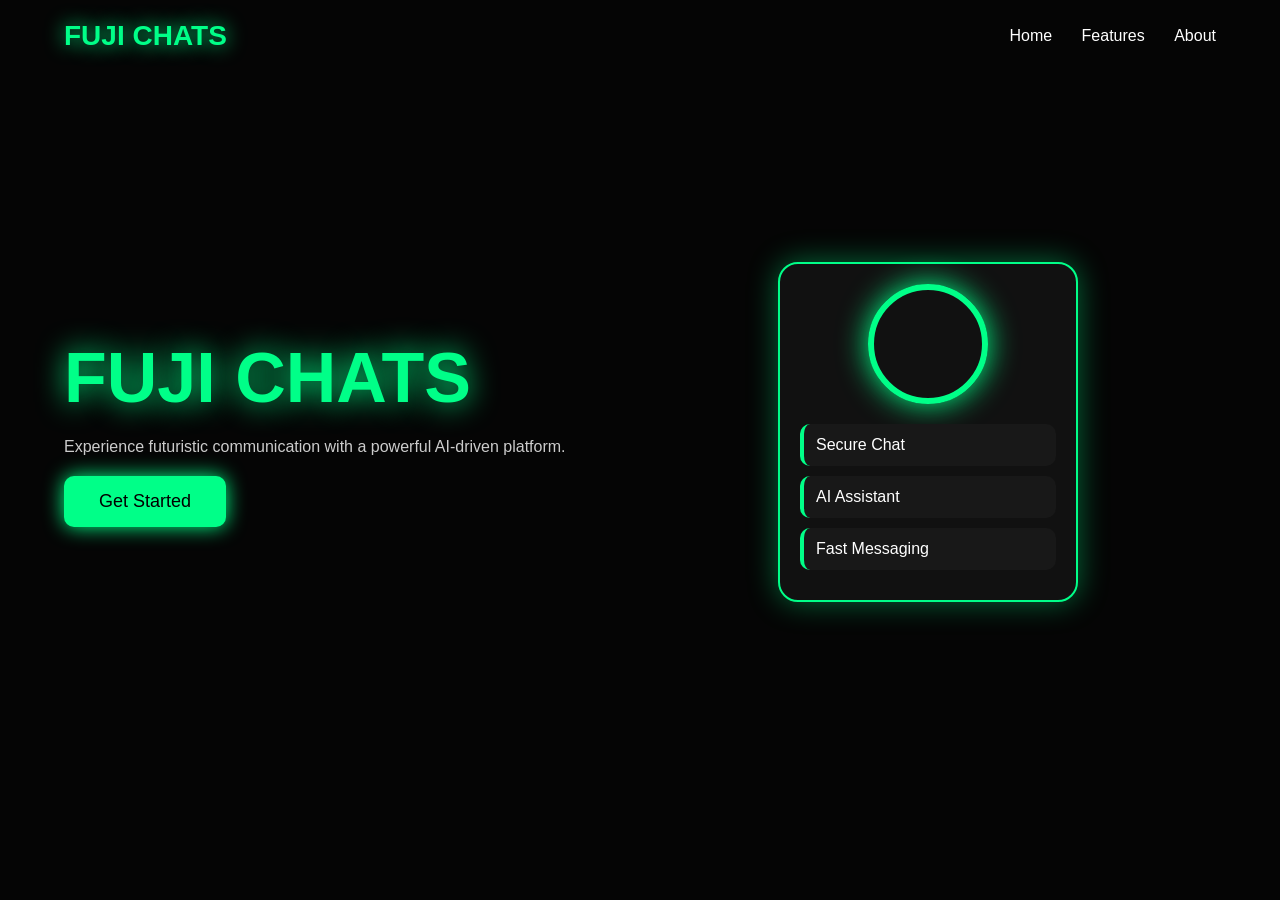
==== hh.html @ 88d8c410 "Add files via upload" ====
<!DOCTYPE html>
<html lang="en">
<head>
<meta charset="UTF-8">
<meta name="viewport" content="width=device-width, initial-scale=1.0">
<title>Fuji Chats</title>

<style>
*{
    margin:0;
    padding:0;
    box-sizing:border-box;
    font-family:Arial, sans-serif;
}

body{
    background:#050505;
    color:white;
}

.container{
    width:90%;
    max-width:1200px;
    margin:auto;
}

header{
    display:flex;
    justify-content:space-between;
    align-items:center;
    padding:20px 0;
}

.logo{
    color:#00ff88;
    font-size:28px;
    font-weight:bold;
    text-shadow:0 0 20px #00ff88;
}

nav a{
    color:white;
    text-decoration:none;
    margin-left:25px;
}

.hero{
    display:flex;
    justify-content:space-between;
    align-items:center;
    min-height:80vh;
    flex-wrap:wrap;
}

.left{
    flex:1;
}

.left h1{
    font-size:70px;
    color:#00ff88;
    text-shadow:0 0 30px #00ff88;
}

.left p{
    margin:20px 0;
    color:#ccc;
}

button{
    background:#00ff88;
    border:none;
    padding:15px 35px;
    border-radius:10px;
    font-size:18px;
    cursor:pointer;
    box-shadow:0 0 20px #00ff88;
}

.right{
    flex:1;
    display:flex;
    justify-content:center;
}

.card{
    width:300px;
    background:#111;
    border:2px solid #00ff88;
    border-radius:20px;
    padding:20px;
    box-shadow:0 0 30px rgba(0,255,136,.4);
}

.circle{
    width:120px;
    height:120px;
    border-radius:50%;
    border:6px solid #00ff88;
    margin:auto;
    box-shadow:0 0 30px #00ff88;
}

.features{
    margin-top:20px;
}

.feature{
    background:#181818;
    margin:10px 0;
    padding:12px;
    border-radius:10px;
    border-left:4px solid #00ff88;
}
</style>
</head>
<body>

<div class="container">

<header>
<h2 class="logo">FUJI CHATS</h2>

<nav>
<a href="#">Home</a>
<a href="#">Features</a>
<a href="#">About</a>
</nav>
</header>

<section class="hero">

<div class="left">
<h1>FUJI CHATS</h1>

<p>Experience futuristic communication with a powerful AI-driven platform.</p>

<button>Get Started</button>
</div>

<div class="right">
<div class="card">

<div class="circle"></div>

<div class="features">
<div class="feature">Secure Chat</div>
<div class="feature">AI Assistant</div>
<div class="feature">Fast Messaging</div>
</div>

</div>
</div>

</section>

</div>

</body>
</html>
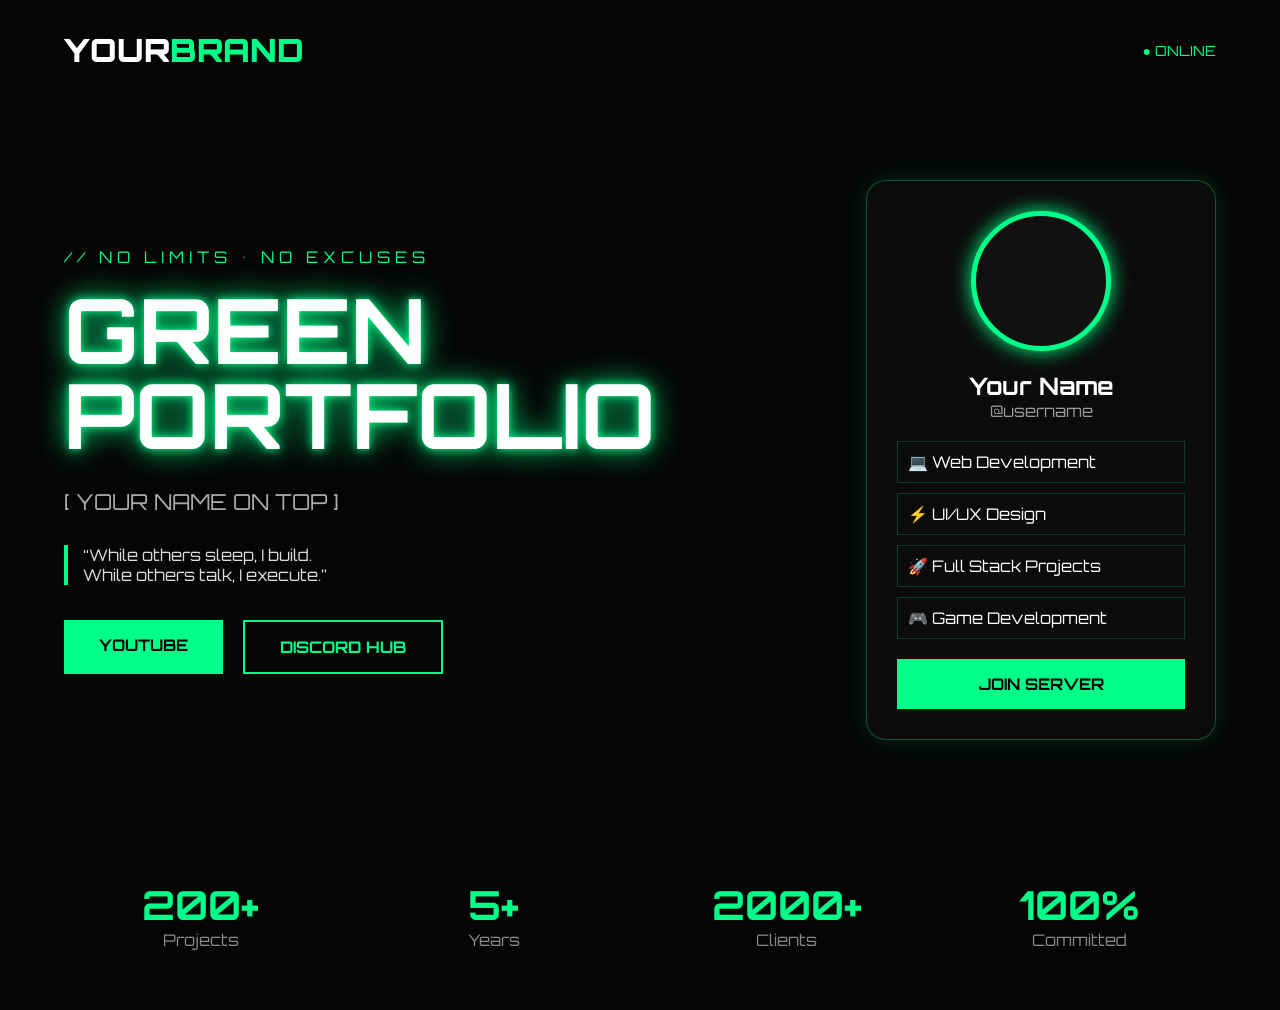
==== commit 95576bc9: "Update hh.html" ====
--- a/hh.html
+++ b/hh.html
@@ -3,114 +3,222 @@
 <head>
 <meta charset="UTF-8">
 <meta name="viewport" content="width=device-width, initial-scale=1.0">
-<title>Fuji Chats</title>
+<title>Your Brand</title>
+
+<link href="https://fonts.googleapis.com/css2?family=Orbitron:wght@400;600;700;900&display=swap" rel="stylesheet">
 
 <style>
 *{
     margin:0;
     padding:0;
     box-sizing:border-box;
-    font-family:Arial, sans-serif;
+    font-family:'Orbitron',sans-serif;
 }
 
 body{
     background:#050505;
     color:white;
+    overflow-x:hidden;
+}
+
+:root{
+    --main:#00ff88;
+    --dark:#00aa55;
 }
 
 .container{
     width:90%;
-    max-width:1200px;
     margin:auto;
 }
+
+/* Header */
 
 header{
     display:flex;
     justify-content:space-between;
     align-items:center;
-    padding:20px 0;
+    padding:30px 0;
 }
 
 .logo{
-    color:#00ff88;
-    font-size:28px;
-    font-weight:bold;
-    text-shadow:0 0 20px #00ff88;
-}
-
-nav a{
-    color:white;
-    text-decoration:none;
-    margin-left:25px;
-}
+    font-size:32px;
+    font-weight:900;
+}
+
+.logo span{
+    color:var(--main);
+}
+
+.online{
+    color:var(--main);
+    font-size:14px;
+}
+
+/* Hero */
 
 .hero{
     display:flex;
     justify-content:space-between;
     align-items:center;
     min-height:80vh;
-    flex-wrap:wrap;
+    gap:50px;
 }
 
 .left{
     flex:1;
 }
 
-.left h1{
-    font-size:70px;
-    color:#00ff88;
-    text-shadow:0 0 30px #00ff88;
-}
-
-.left p{
-    margin:20px 0;
-    color:#ccc;
-}
-
-button{
-    background:#00ff88;
+.tagline{
+    color:var(--main);
+    letter-spacing:5px;
+    margin-bottom:20px;
+}
+
+.hero h1{
+    font-size:90px;
+    line-height:0.95;
+    text-transform:uppercase;
+
+    text-shadow:
+    0 0 10px var(--main),
+    0 0 30px var(--main);
+}
+
+.subtitle{
+    margin:30px 0;
+    font-size:22px;
+    color:#aaa;
+}
+
+.quote{
+    border-left:4px solid var(--main);
+    padding-left:15px;
+    color:#ddd;
+    margin-bottom:35px;
+}
+
+.buttons{
+    display:flex;
+    gap:20px;
+}
+
+.btn{
+    padding:15px 35px;
     border:none;
-    padding:15px 35px;
-    border-radius:10px;
-    font-size:18px;
     cursor:pointer;
-    box-shadow:0 0 20px #00ff88;
-}
-
-.right{
-    flex:1;
-    display:flex;
-    justify-content:center;
-}
+    text-decoration:none;
+    font-weight:700;
+    transition:.3s;
+}
+
+.btn-primary{
+    background:var(--main);
+    color:black;
+}
+
+.btn-primary:hover{
+    box-shadow:0 0 25px var(--main);
+}
+
+.btn-outline{
+    border:2px solid var(--main);
+    color:var(--main);
+}
+
+.btn-outline:hover{
+    background:var(--main);
+    color:black;
+}
+
+/* Profile Card */
 
 .card{
-    width:300px;
+    width:350px;
+    border:1px solid rgba(0,255,136,.3);
+    border-radius:20px;
+    padding:30px;
+    background:#0b0b0b;
+
+    box-shadow:
+    0 0 25px rgba(0,255,136,.15);
+}
+
+.avatar{
+    width:140px;
+    height:140px;
+    margin:auto;
+    border-radius:50%;
+    border:5px solid var(--main);
+
+    box-shadow:
+    0 0 20px var(--main);
+
     background:#111;
-    border:2px solid #00ff88;
-    border-radius:20px;
-    padding:20px;
-    box-shadow:0 0 30px rgba(0,255,136,.4);
-}
-
-.circle{
-    width:120px;
-    height:120px;
-    border-radius:50%;
-    border:6px solid #00ff88;
-    margin:auto;
-    box-shadow:0 0 30px #00ff88;
-}
-
-.features{
+}
+
+.card h2{
+    text-align:center;
     margin-top:20px;
 }
 
-.feature{
-    background:#181818;
-    margin:10px 0;
-    padding:12px;
-    border-radius:10px;
-    border-left:4px solid #00ff88;
+.card p{
+    color:#999;
+    text-align:center;
+    margin-bottom:20px;
+}
+
+.skills{
+    margin-top:20px;
+}
+
+.skills div{
+    padding:10px;
+    border:1px solid rgba(0,255,136,.2);
+    margin-top:10px;
+}
+
+/* Stats */
+
+.stats{
+    display:grid;
+    grid-template-columns:repeat(4,1fr);
+    gap:20px;
+    padding:60px 0;
+}
+
+.stat{
+    text-align:center;
+}
+
+.stat h3{
+    color:var(--main);
+    font-size:40px;
+}
+
+.stat p{
+    color:#888;
+}
+
+/* Responsive */
+
+@media(max-width:900px){
+
+.hero{
+    flex-direction:column;
+    text-align:center;
+}
+
+.hero h1{
+    font-size:60px;
+}
+
+.quote{
+    border:none;
+}
+
+.stats{
+    grid-template-columns:repeat(2,1fr);
+}
 }
 </style>
 </head>
@@ -119,42 +227,80 @@
 <div class="container">
 
 <header>
-<h2 class="logo">FUJI CHATS</h2>
-
-<nav>
-<a href="#">Home</a>
-<a href="#">Features</a>
-<a href="#">About</a>
-</nav>
+    <div class="logo">YOUR<span>BRAND</span></div>
+    <div class="online">● ONLINE</div>
 </header>
 
 <section class="hero">
 
 <div class="left">
-<h1>FUJI CHATS</h1>
-
-<p>Experience futuristic communication with a powerful AI-driven platform.</p>
-
-<button>Get Started</button>
+    <div class="tagline">// NO LIMITS • NO EXCUSES</div>
+
+    <h1>
+        GREEN<br>
+        PORTFOLIO
+    </h1>
+
+    <div class="subtitle">
+        [ YOUR NAME ON TOP ]
+    </div>
+
+    <div class="quote">
+        “While others sleep, I build.<br>
+        While others talk, I execute.”
+    </div>
+
+    <div class="buttons">
+        <a href="#" class="btn btn-primary">YOUTUBE</a>
+        <a href="#" class="btn btn-outline">DISCORD HUB</a>
+    </div>
 </div>
 
-<div class="right">
 <div class="card">
-
-<div class="circle"></div>
-
-<div class="features">
-<div class="feature">Secure Chat</div>
-<div class="feature">AI Assistant</div>
-<div class="feature">Fast Messaging</div>
+    <div class="avatar"></div>
+
+    <h2>Your Name</h2>
+    <p>@username</p>
+
+    <div class="skills">
+        <div>💻 Web Development</div>
+        <div>⚡ UI/UX Design</div>
+        <div>🚀 Full Stack Projects</div>
+        <div>🎮 Game Development</div>
+    </div>
+
+    <br>
+
+    <a href="#" class="btn btn-primary" style="display:block;text-align:center;">
+        JOIN SERVER
+    </a>
 </div>
 
+</section>
+
+<section class="stats">
+    <div class="stat">
+        <h3>200+</h3>
+        <p>Projects</p>
+    </div>
+
+    <div class="stat">
+        <h3>5+</h3>
+        <p>Years</p>
+    </div>
+
+    <div class="stat">
+        <h3>2000+</h3>
+        <p>Clients</p>
+    </div>
+
+    <div class="stat">
+        <h3>100%</h3>
+        <p>Committed</p>
+    </div>
+</section>
+
 </div>
-</div>
-
-</section>
-
-</div>
 
 </body>
-</html>+</html>
